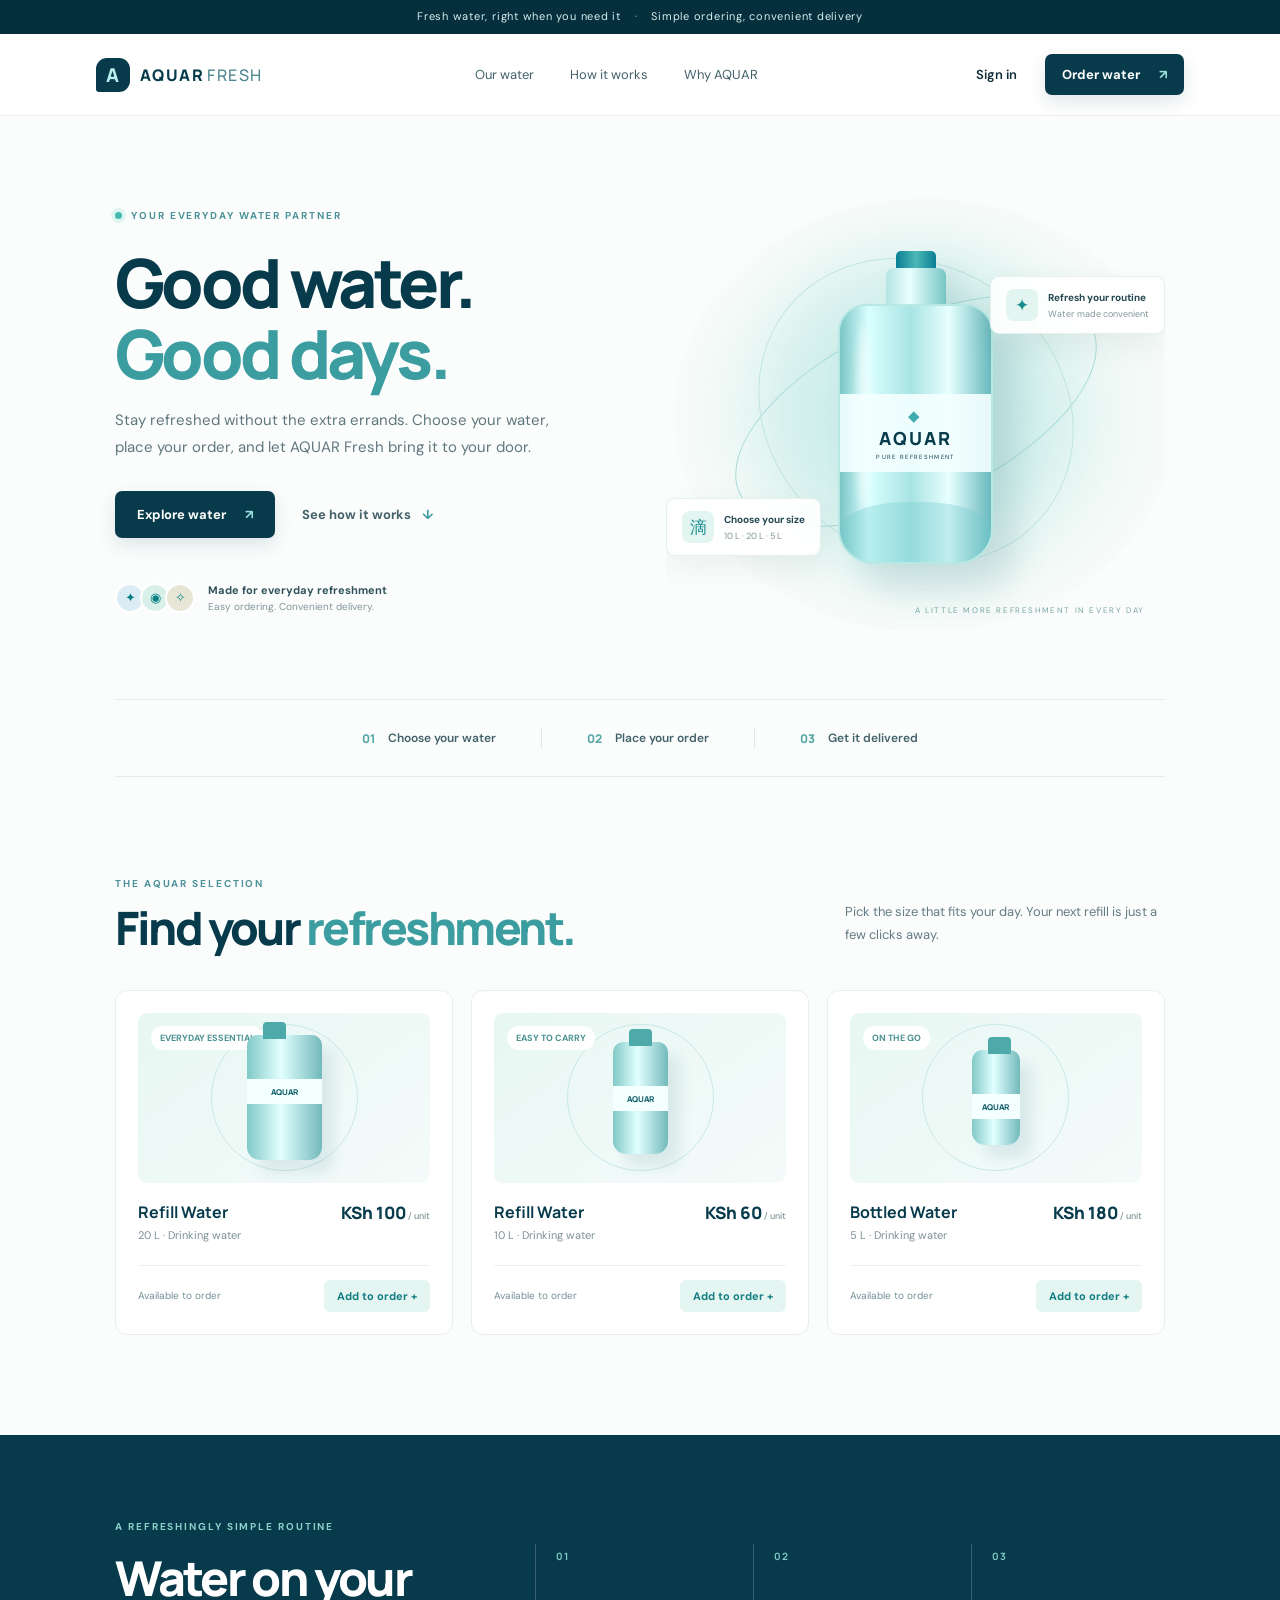
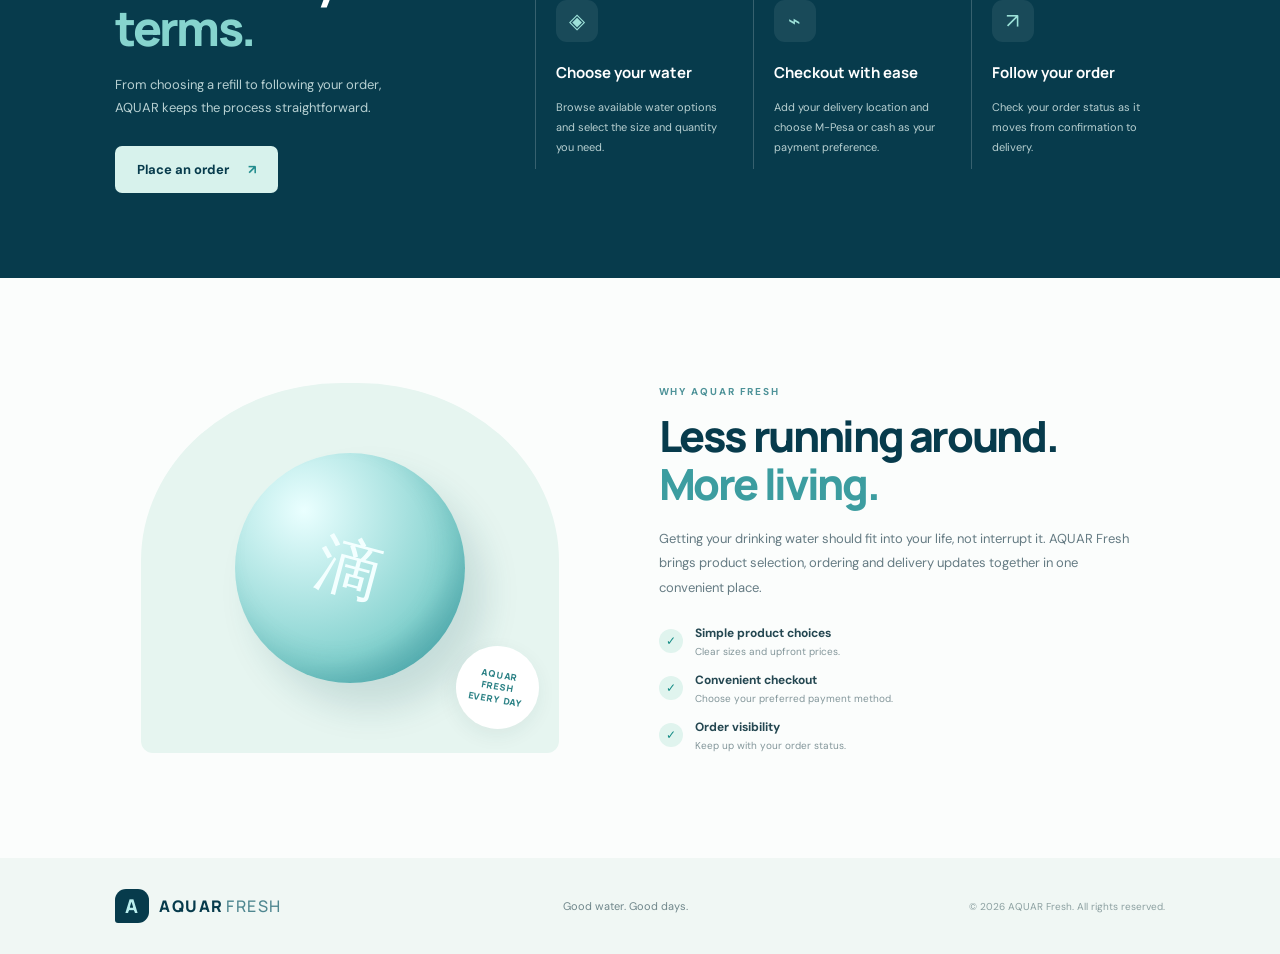
==== index.html @ accb3e91 "Add files via upload" ====
<!doctype html>
<html lang="en">
<head>
  <meta charset="UTF-8" />
  <meta name="viewport" content="width=device-width, initial-scale=1.0" />
  <meta name="theme-color" content="#073b4c" />
  <title>AQUAR Fresh — Pure water, delivered</title>
  <link rel="preconnect" href="https://fonts.googleapis.com">
  <link rel="preconnect" href="https://fonts.gstatic.com" crossorigin>
  <link href="https://fonts.googleapis.com/css2?family=DM+Sans:wght@400;500;600;700&family=Manrope:wght@400;500;600;700;800&display=swap" rel="stylesheet">
  <link rel="stylesheet" href="styles.css" />
</head>
<body>
  <div class="announcement">Fresh water, right when you need it <span>·</span> Simple ordering, convenient delivery</div>
  <header class="site-header">
    <a class="brand" href="#" aria-label="AQUAR Fresh home"><span class="brand-mark">A</span><span>AQUAR<span class="brand-light">FRESH</span></span></a>
    <nav class="desktop-nav">
      <a href="#products">Our water</a><a href="#how">How it works</a><a href="#why">Why AQUAR</a>
    </nav>
    <div class="header-actions">
      <button class="text-button" id="loginOpen">Sign in</button>
      <button class="button button-small" id="orderNow">Order water <span>↗</span></button>
      <button class="mobile-menu" id="mobileMenu" aria-label="Open menu">☰</button>
    </div>
  </header>

  <main>
    <section class="hero">
      <div class="hero-copy">
        <div class="eyebrow"><span class="eyebrow-dot"></span> YOUR EVERYDAY WATER PARTNER</div>
        <h1>Good water.<br><em>Good days.</em></h1>
        <p class="hero-description">Stay refreshed without the extra errands. Choose your water, place your order, and let AQUAR Fresh bring it to your door.</p>
        <div class="hero-buttons"><button class="button" id="heroOrder">Explore water <span>↗</span></button><a class="under-link" href="#how">See how it works <span>↓</span></a></div>
        <div class="hero-proof"><div class="proof-avatars"><span>✦</span><span>◉</span><span>✧</span></div><div><strong>Made for everyday refreshment</strong><small>Easy ordering. Convenient delivery.</small></div></div>
      </div>
      <div class="hero-art">
        <div class="art-glow"></div><div class="water-orbit orbit-one"></div><div class="water-orbit orbit-two"></div>
        <div class="water-bottle"><div class="bottle-cap"></div><div class="bottle-neck"></div><div class="bottle-body"><div class="bottle-shine"></div><div class="bottle-label"><span class="label-drop">◆</span><b>AQUAR</b><small>PURE REFRESHMENT</small></div><div class="water-line"></div></div></div>
        <div class="floating-note note-top"><span class="note-icon">✦</span><span><b>Refresh your routine</b><small>Water made convenient</small></span></div>
        <div class="floating-note note-bottom"><span class="note-icon">滴</span><span><b>Choose your size</b><small>10 L · 20 L · 5 L</small></span></div>
        <div class="art-caption">A LITTLE MORE REFRESHMENT IN EVERY DAY</div>
      </div>
    </section>

    <section class="trust-strip"><div><b>01</b><span>Choose your water</span></div><i></i><div><b>02</b><span>Place your order</span></div><i></i><div><b>03</b><span>Get it delivered</span></div></section>

    <section class="section products-section" id="products">
      <div class="section-heading"><div><div class="eyebrow">THE AQUAR SELECTION</div><h2>Find your <em>refreshment.</em></h2></div><p>Pick the size that fits your day. Your next refill is just a few clicks away.</p></div>
      <div class="product-grid" id="productGrid"></div>
    </section>

    <section class="how-section" id="how">
      <div class="how-intro"><div class="eyebrow light-eyebrow">A REFRESHINGLY SIMPLE ROUTINE</div><h2>Water on your<br><em>terms.</em></h2><p>From choosing a refill to following your order, AQUAR keeps the process straightforward.</p><button class="button button-light" id="howOrder">Place an order <span>↗</span></button></div>
      <div class="steps">
        <article class="step"><span class="step-no">01</span><div class="step-icon">◈</div><h3>Choose your water</h3><p>Browse available water options and select the size and quantity you need.</p></article>
        <article class="step"><span class="step-no">02</span><div class="step-icon">⌁</div><h3>Checkout with ease</h3><p>Add your delivery location and choose M-Pesa or cash as your payment preference.</p></article>
        <article class="step"><span class="step-no">03</span><div class="step-icon">↗</div><h3>Follow your order</h3><p>Check your order status as it moves from confirmation to delivery.</p></article>
      </div>
    </section>

    <section class="why-section" id="why"><div class="why-art"><div class="circle-water"><span>滴</span></div><div class="why-stamp">AQUAR<br>FRESH<br>EVERY DAY</div></div><div class="why-copy"><div class="eyebrow">WHY AQUAR FRESH</div><h2>Less running around.<br><em>More living.</em></h2><p>Getting your drinking water should fit into your life, not interrupt it. AQUAR Fresh brings product selection, ordering and delivery updates together in one convenient place.</p><div class="benefit-list"><div><span>✓</span><p><b>Simple product choices</b><small>Clear sizes and upfront prices.</small></p></div><div><span>✓</span><p><b>Convenient checkout</b><small>Choose your preferred payment method.</small></p></div><div><span>✓</span><p><b>Order visibility</b><small>Keep up with your order status.</small></p></div></div></div></section>
  </main>

  <footer class="footer"><a class="brand footer-brand" href="#"><span class="brand-mark">A</span><span>AQUAR<span class="brand-light">FRESH</span></span></a><p>Good water. Good days.</p><span class="copyright">© 2026 AQUAR Fresh. All rights reserved.</span></footer>

  <div class="modal-backdrop hidden" id="modalBackdrop">
    <section class="modal" role="dialog" aria-modal="true" aria-labelledby="modalTitle">
      <button class="modal-close" id="modalClose" aria-label="Close">×</button>
      <div id="modalContent"></div>
    </section>
  </div>
  <div class="toast" id="toast"></div>
  <script src="app.js"></script>
</body>
</html>
---- styles.css ----
*{box-sizing:border-box} :root{--navy:#073b4c;--deep:#062f3e;--blue:#087f9c;--cyan:#a9e5e8;--mint:#dff5f1;--ink:#102f3b;--muted:#657b83;--paper:#fbfdfc;--line:#e3eeec} html{scroll-behavior:smooth}body{margin:0;background:var(--paper);color:var(--ink);font-family:"DM Sans",sans-serif}.announcement{height:34px;background:var(--deep);color:#d9eeee;text-align:center;font-size:11px;letter-spacing:.07em;padding:9px}.announcement span{padding:0 10px;color:#7dc8cb}.site-header{height:82px;display:flex;align-items:center;justify-content:space-between;padding:0 7.5%;background:#fff;border-bottom:1px solid #edf2f1;position:sticky;top:0;z-index:10}.brand{display:flex;align-items:center;gap:10px;color:var(--navy);text-decoration:none;font-family:Manrope,sans-serif;font-weight:800;letter-spacing:.09em;font-size:16px}.brand-mark{display:grid;place-items:center;width:34px;height:34px;border-radius:11px 11px 11px 3px;background:var(--navy);color:#b9eeee;font-size:19px}.brand-light{font-weight:500;color:#4f8790;margin-left:3px}.desktop-nav{display:flex;gap:36px}.desktop-nav a,.under-link{font-size:13px;color:#45616a;text-decoration:none}.desktop-nav a:hover,.under-link:hover{color:var(--blue)}.header-actions{display:flex;align-items:center;gap:22px}.text-button{border:0;background:none;color:var(--ink);font:600 13px "DM Sans";cursor:pointer}.button{border:0;border-radius:7px;background:var(--navy);color:white;padding:15px 22px;font:700 13px "DM Sans";cursor:pointer;box-shadow:0 7px 18px #073b4c20;transition:.2s}.button:hover{background:#0b566a;transform:translateY(-1px)}.button span{padding-left:16px;color:#9ce1df}.button-small{padding:12px 17px}.mobile-menu{display:none;background:none;border:0;font-size:23px;color:var(--navy)}.hero{padding:75px 9% 68px;display:grid;grid-template-columns:1fr 1fr;min-height:560px;align-items:center;gap:5%}.eyebrow{font-size:10px;font-weight:700;letter-spacing:.19em;color:#4d9298;display:flex;align-items:center;gap:9px}.eyebrow-dot{width:7px;height:7px;border-radius:50%;background:#45b9b2;box-shadow:0 0 0 4px #dff5f1}.hero h1,.section-heading h2,.how-intro h2,.why-copy h2{font-family:Manrope,sans-serif;font-size:clamp(48px,5.3vw,72px);line-height:1.04;letter-spacing:-.055em;color:var(--navy);margin:25px 0 18px;font-weight:800}.hero h1 em,.section-heading h2 em,.how-intro h2 em,.why-copy h2 em{font-style:normal;color:#3c9da0}.hero-description{max-width:450px;color:#60777e;line-height:1.8;font-size:15px}.hero-buttons{display:flex;align-items:center;gap:27px;margin-top:30px}.under-link{font-weight:700}.under-link span{padding-left:8px;color:#3c9da0}.hero-proof{display:flex;align-items:center;gap:13px;margin-top:45px}.proof-avatars{display:flex}.proof-avatars span{width:30px;height:30px;border:2px solid white;border-radius:50%;display:grid;place-items:center;background:#d8f0e9;color:#087f83;margin-left:-5px;font-size:13px}.proof-avatars span:first-child{margin-left:0;background:#dcecf5}.proof-avatars span:last-child{background:#e7e6d6}.hero-proof strong,.hero-proof small{display:block}.hero-proof strong{font-size:11px;color:#31525c}.hero-proof small{font-size:10px;color:#82949a;margin-top:3px}.hero-art{height:440px;position:relative;display:grid;place-items:center;overflow:hidden;background:radial-gradient(ellipse at 52% 51%,#d5f1ed 0,#e9f7f3 34%,#f7fbf9 68%,transparent 69%)}.art-glow{position:absolute;width:310px;height:310px;border-radius:50%;background:#b4e5e3;filter:blur(32px);opacity:.45}.water-orbit{position:absolute;border:1px solid #a7dcd7;border-radius:50%;transform:rotate(-25deg)}.orbit-one{width:390px;height:180px}.orbit-two{width:330px;height:290px;transform:rotate(38deg);border-color:#c1e5df}.water-bottle{position:relative;width:155px;height:320px;z-index:2;filter:drop-shadow(22px 24px 16px #0a526022)}.bottle-cap{position:absolute;top:0;left:58px;width:40px;height:21px;background:linear-gradient(90deg,#087f94,#4cb7b6,#087f94);border-radius:5px 5px 2px 2px}.bottle-neck{position:absolute;top:17px;left:48px;width:60px;height:46px;background:linear-gradient(90deg,#b4e4e2,#e8ffff 40%,#75c6c4);border-radius:8px 8px 0 0}.bottle-body{position:absolute;top:53px;left:0;width:155px;height:260px;border-radius:28px 28px 35px 35px;background:linear-gradient(90deg,#7bc6c6 0,#d9ffff 19%,#a8e4e3 47%,#e8ffff 72%,#69b9bd 100%);border:2px solid #b8e8e4;overflow:hidden}.bottle-shine{position:absolute;top:17px;left:17px;width:13px;height:190px;background:#fff9;border-radius:100%;filter:blur(4px)}.bottle-label{position:absolute;top:88px;left:0;right:0;height:78px;background:#f5ffffe8;display:flex;flex-direction:column;align-items:center;justify-content:center;color:var(--navy);letter-spacing:.15em}.label-drop{font-size:15px;color:#40aeb0}.bottle-label b{font:800 18px Manrope}.bottle-label small{font-size:6px;letter-spacing:.22em;margin-top:3px}.water-line{position:absolute;bottom:0;height:60px;width:100%;background:#6fc8cb55;border-radius:45% 45% 0 0}.floating-note{position:absolute;z-index:3;background:#ffffffed;border:1px solid #e4f0ed;border-radius:9px;padding:12px 15px;display:flex;align-items:center;gap:10px;box-shadow:0 12px 30px #174c4c12}.note-top{top:85px;right:0}.note-bottom{bottom:75px;left:0}.note-icon{width:32px;height:32px;border-radius:8px;background:#e2f5f0;color:#198c91;display:grid;place-items:center;font-size:17px}.floating-note b,.floating-note small{display:block}.floating-note b{font-size:10px;color:#244751}.floating-note small{font-size:9px;color:#82969a;margin-top:4px}.art-caption{position:absolute;bottom:16px;right:20px;font-size:8px;letter-spacing:.2em;color:#78a7a5}.trust-strip{margin:0 9%;border-top:1px solid var(--line);border-bottom:1px solid var(--line);height:78px;display:flex;align-items:center;justify-content:center;gap:45px}.trust-strip div{display:flex;align-items:center;gap:13px;font-size:12px;color:#42616a;font-weight:600}.trust-strip b{font:800 12px Manrope;color:#56a8a4}.trust-strip i{height:20px;width:1px;background:#dce9e6}.section{padding:100px 9%}.section-heading{display:flex;justify-content:space-between;align-items:end;margin-bottom:38px}.section-heading h2,.why-copy h2{font-size:46px;margin:14px 0 0}.section-heading>p{max-width:320px;font-size:13px;line-height:1.8;color:var(--muted);margin:0 0 5px}.product-grid{display:grid;grid-template-columns:repeat(3,1fr);gap:18px}.product-card{background:#fff;border:1px solid #e6efed;border-radius:12px;padding:22px;transition:.2s}.product-card:hover{transform:translateY(-4px);box-shadow:0 15px 35px #0c48500c}.product-visual{height:170px;border-radius:9px;background:linear-gradient(145deg,#e8f7f3,#f4fbfa);display:grid;place-items:center;position:relative;overflow:hidden}.product-visual:before{content:"";position:absolute;width:145px;height:145px;border:1px solid #c8e9e3;border-radius:50%}.mini-bottle{width:55px;height:112px;border-radius:10px 10px 13px 13px;background:linear-gradient(90deg,#81c9c7,#e2ffff 45%,#73b9bb);position:relative;box-shadow:12px 13px 14px #1c66751a}.mini-bottle:before{content:"";position:absolute;top:-13px;left:16px;width:23px;height:17px;background:#4eaaa9;border-radius:4px 4px 0 0}.mini-bottle:after{content:"AQUAR";position:absolute;top:44px;left:0;right:0;background:#f4ffff;color:#14616b;text-align:center;font:800 8px Manrope;padding:7px 0}.mini-bottle.large{height:125px;width:75px}.mini-bottle.small{height:95px;width:48px}.product-tag{position:absolute;top:13px;left:13px;background:#fff;color:#4a9291;border-radius:20px;padding:6px 9px;font-size:9px;font-weight:700}.product-info{display:flex;justify-content:space-between;align-items:start;margin-top:18px}.product-info h3{font:700 16px Manrope;margin:0;color:var(--navy)}.product-info p{font-size:11px;color:#7d9196;margin:5px 0}.price{font:800 17px Manrope;color:var(--navy);white-space:nowrap}.price small{font:500 9px "DM Sans";color:#819398}.product-bottom{display:flex;align-items:center;justify-content:space-between;margin-top:18px;padding-top:14px;border-top:1px solid #edf2f0}.product-bottom span{font-size:10px;color:#739096}.add-button{border:0;border-radius:6px;background:#e5f5f1;color:#137e83;padding:9px 13px;font:700 11px "DM Sans";cursor:pointer}.add-button:hover{background:#cdece5}.how-section{background:var(--navy);color:white;padding:85px 9%;display:grid;grid-template-columns:.8fr 1.5fr;gap:8%;align-items:center}.light-eyebrow{color:#8dd1cb}.how-intro h2{font-size:48px;color:white;margin:20px 0}.how-intro h2 em{color:#86d4ce}.how-intro p{max-width:290px;color:#b7d0d2;font-size:13px;line-height:1.8;margin-bottom:27px}.button-light{background:#d7f2ec;color:var(--navy);box-shadow:none}.button-light span{color:#218c8d}.steps{display:grid;grid-template-columns:repeat(3,1fr);gap:24px}.step{border-left:1px solid #ffffff32;padding-left:20px;position:relative}.step-no{font:700 10px Manrope;color:#7fcac5;letter-spacing:.1em}.step-icon{width:42px;height:42px;border-radius:11px;background:#ffffff13;display:grid;place-items:center;color:#9de2d9;font-size:21px;margin:35px 0 20px}.step h3{font:700 15px Manrope;color:white}.step p{font-size:11px;line-height:1.8;color:#b8d0d1}.why-section{padding:105px 11%;display:grid;grid-template-columns:1fr 1.15fr;gap:10%;align-items:center}.why-art{height:370px;background:#e6f5f0;border-radius:48% 48% 12px 12px;position:relative;display:grid;place-items:center;overflow:hidden}.circle-water{width:230px;height:230px;border-radius:50%;background:radial-gradient(circle at 30% 25%,#eaffff,#85d2cf 65%,#31969e);display:grid;place-items:center;box-shadow:20px 25px 35px #145a5b26,inset -14px -18px 24px #176a7526}.circle-water span{font-size:65px;color:#f3ffff;transform:rotate(15deg)}.why-stamp{position:absolute;right:20px;bottom:24px;background:#fff;border-radius:50%;width:83px;height:83px;display:grid;place-items:center;text-align:center;font:800 9px/1.4 Manrope;letter-spacing:.1em;color:#2b8185;transform:rotate(10deg);box-shadow:0 6px 20px #174c4c12}.why-copy h2{font-size:43px;line-height:1.12}.why-copy>p{font-size:13px;line-height:1.9;color:var(--muted);max-width:480px;margin:18px 0 24px}.benefit-list{display:grid;gap:14px}.benefit-list>div{display:flex;gap:12px;align-items:center}.benefit-list>div>span{width:24px;height:24px;display:grid;place-items:center;background:#e0f4ee;color:#138b85;border-radius:50%;font-size:12px}.benefit-list p{margin:0}.benefit-list b,.benefit-list small{display:block}.benefit-list b{font-size:12px;color:#244751}.benefit-list small{font-size:10px;color:#83969a;margin-top:4px}.footer{padding:30px 9%;background:#f0f7f4;display:flex;align-items:center;justify-content:space-between}.footer p{font-size:11px;color:#70878b}.copyright{font-size:10px;color:#8ca0a1}.modal-backdrop{position:fixed;inset:0;background:#062c38a8;z-index:30;display:grid;place-items:center;padding:18px}.hidden{display:none!important}.modal{width:min(540px,100%);max-height:90vh;overflow:auto;background:#fff;border-radius:14px;padding:34px;position:relative;box-shadow:0 25px 80px #001e2a55}.modal-close{position:absolute;right:17px;top:13px;border:0;background:none;font-size:27px;color:#789096;cursor:pointer}.modal h2{font:800 26px Manrope;color:var(--navy);margin:0 0 7px}.modal-sub{font-size:12px;color:#71868b;line-height:1.6;margin:0 0 23px}.field{display:grid;gap:7px;margin:14px 0}.field label{font-size:11px;font-weight:700;color:#49646b}.field input,.field select{width:100%;border:1px solid #dce9e6;border-radius:7px;padding:13px;font:13px "DM Sans";outline:none;background:#fbfdfc}.field input:focus,.field select:focus{border-color:#4ba9a7;box-shadow:0 0 0 3px #dff5f1}.role-row{display:flex;gap:8px;margin:12px 0 20px}.role-option{flex:1;border:1px solid #dce9e6;border-radius:7px;padding:10px;background:white;color:#5e777d;font:600 11px "DM Sans";cursor:pointer}.role-option.active{border-color:#188c90;background:#e8f7f3;color:#126e76}.modal-submit{width:100%;margin-top:12px}.modal-link{border:0;background:none;color:#16858a;font:600 11px "DM Sans";cursor:pointer;margin-top:14px}.cart-line,.order-line{display:flex;justify-content:space-between;gap:12px;padding:13px 0;border-bottom:1px solid #edf2f0;font-size:12px}.cart-line strong,.order-line strong{color:var(--navy)}.qty-controls{display:flex;align-items:center;gap:9px}.qty-controls button{border:0;background:#e6f5f1;border-radius:5px;width:24px;height:24px;color:#137e83;cursor:pointer}.total-line{display:flex;justify-content:space-between;font:800 16px Manrope;color:var(--navy);padding:18px 0}.status{font-size:10px;padding:5px 8px;border-radius:20px;background:#e6f5f1;color:#177b79;white-space:nowrap}.dashboard-stats{display:grid;grid-template-columns:repeat(3,1fr);gap:9px;margin:18px 0}.stat{background:#f0f8f5;border-radius:8px;padding:13px}.stat small{display:block;color:#779096;font-size:9px}.stat b{display:block;color:var(--navy);font:800 20px Manrope;margin-top:6px}.empty-state{text-align:center;padding:24px;color:#789096;font-size:12px}.toast{position:fixed;bottom:24px;left:50%;transform:translate(-50%,20px);opacity:0;background:#073b4c;color:white;padding:12px 18px;border-radius:7px;font-size:12px;z-index:50;transition:.25s;pointer-events:none}.toast.show{opacity:1;transform:translate(-50%,0)}.mobile-links{display:none}
@media(max-width:850px){.site-header{padding:0 5%}.desktop-nav{gap:17px}.hero{padding:55px 6%;gap:2%}.hero-art{height:370px}.floating-note{transform:scale(.88)}.trust-strip{margin:0 6%;gap:20px}.section{padding:75px 6%}.how-section{padding:70px 6%;grid-template-columns:1fr;gap:40px}.steps{gap:16px}.why-section{padding:75px 7%;gap:6%}.why-art{height:310px}.why-copy h2{font-size:36px}}
@media(max-width:620px){.announcement{font-size:9px}.site-header{height:68px}.desktop-nav,.text-button,.header-actions>.button{display:none}.mobile-menu{display:block}.hero{grid-template-columns:1fr;padding:55px 7% 35px}.hero h1{font-size:56px}.hero-art{height:350px;margin-top:10px}.note-top{right:0;top:45px}.note-bottom{left:0;bottom:45px}.trust-strip{height:auto;padding:18px 0;gap:11px;justify-content:space-between}.trust-strip div{gap:6px;font-size:9px}.trust-strip b{font-size:10px}.trust-strip i{height:17px}.section{padding:65px 7%}.section-heading{display:block}.section-heading h2{font-size:38px}.section-heading>p{margin-top:15px}.product-grid{grid-template-columns:1fr}.product-visual{height:155px}.how-section{padding:65px 7%}.how-intro h2{font-size:43px}.steps{grid-template-columns:1fr;gap:25px}.step{padding-left:17px}.step-icon{margin:15px 0}.step h3{margin:0 0 6px}.step p{margin:0}.why-section{grid-template-columns:1fr;padding:65px 7%;gap:35px}.why-art{height:280px}.why-copy h2{font-size:38px}.footer{padding:26px 7%;flex-wrap:wrap;gap:12px}.footer p{display:none}.copyright{width:100%}.modal{padding:28px 22px}.dashboard-stats{grid-template-columns:1fr 1fr}.mobile-links{display:flex;position:absolute;top:68px;left:0;right:0;background:#fff;padding:15px 7%;gap:20px;box-shadow:0 12px 18px #062f3e12}.mobile-links a{font-size:12px;color:#45616a;text-decoration:none}}
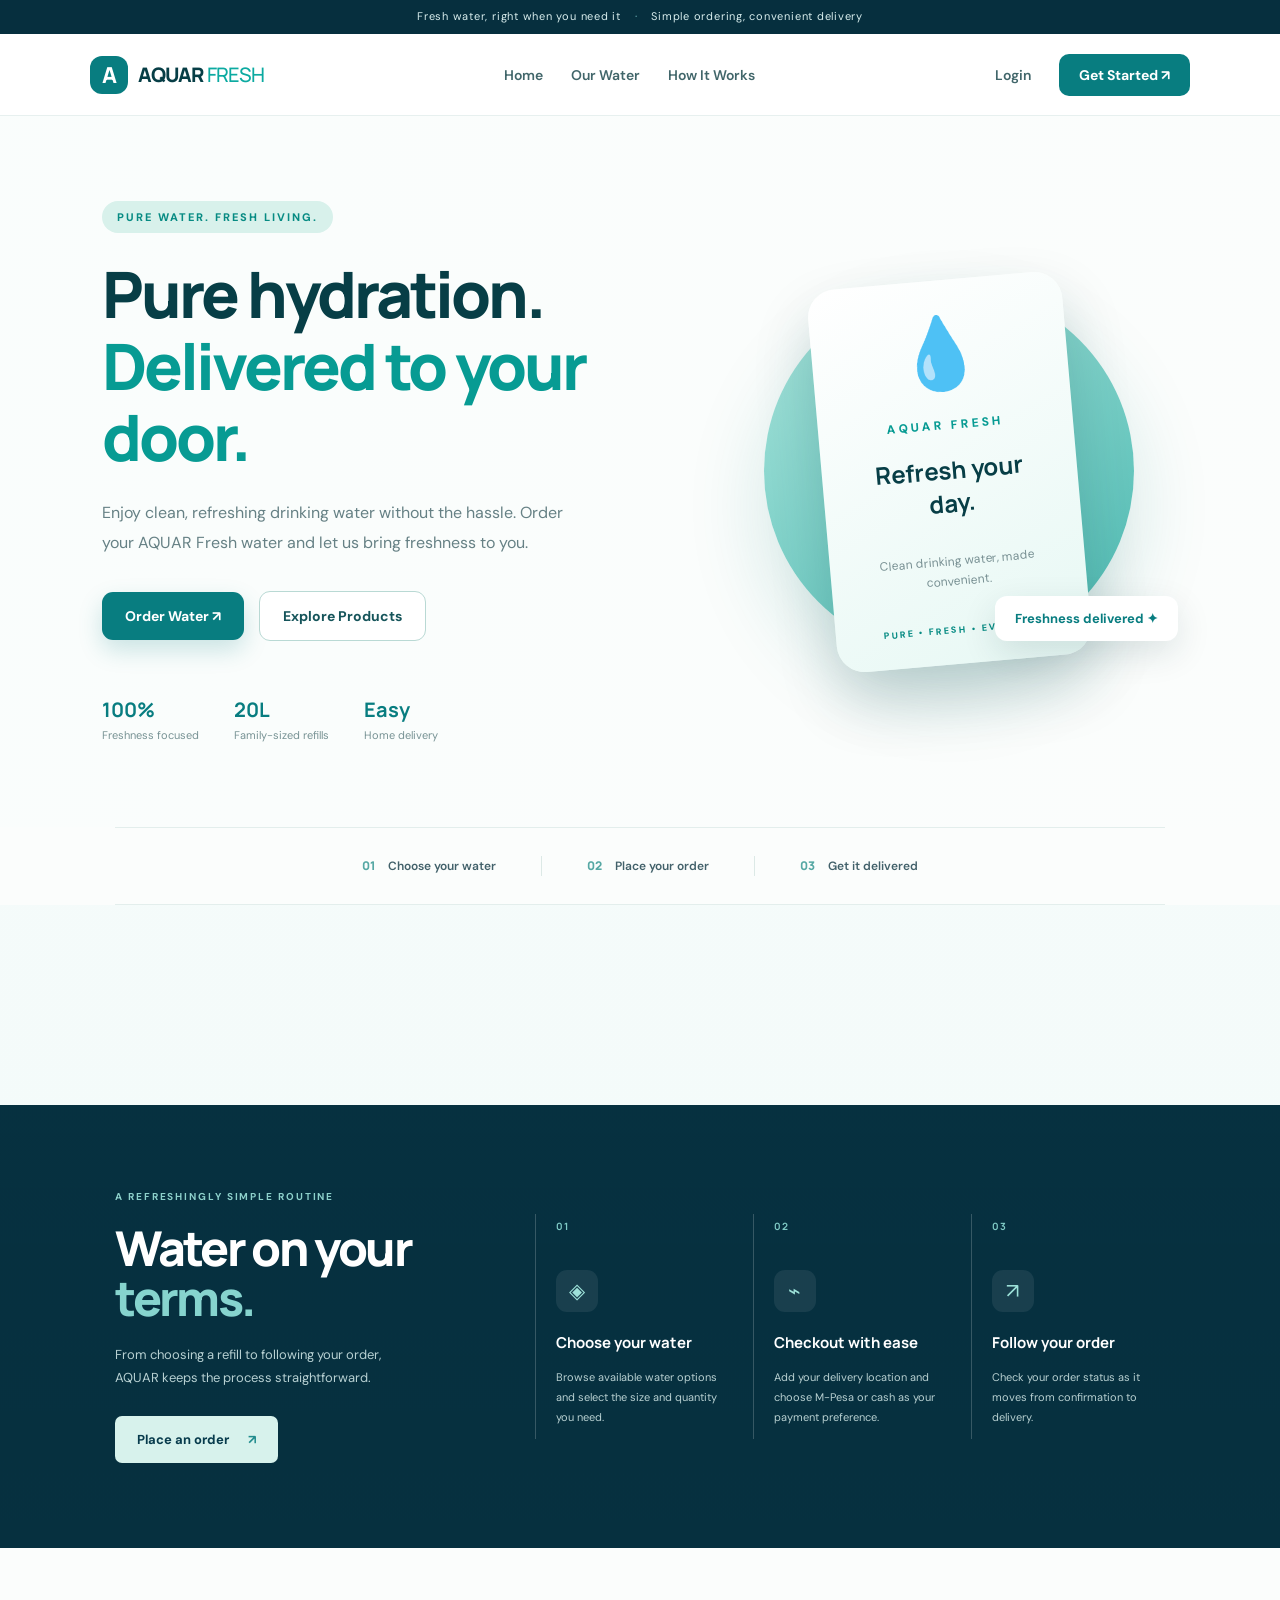
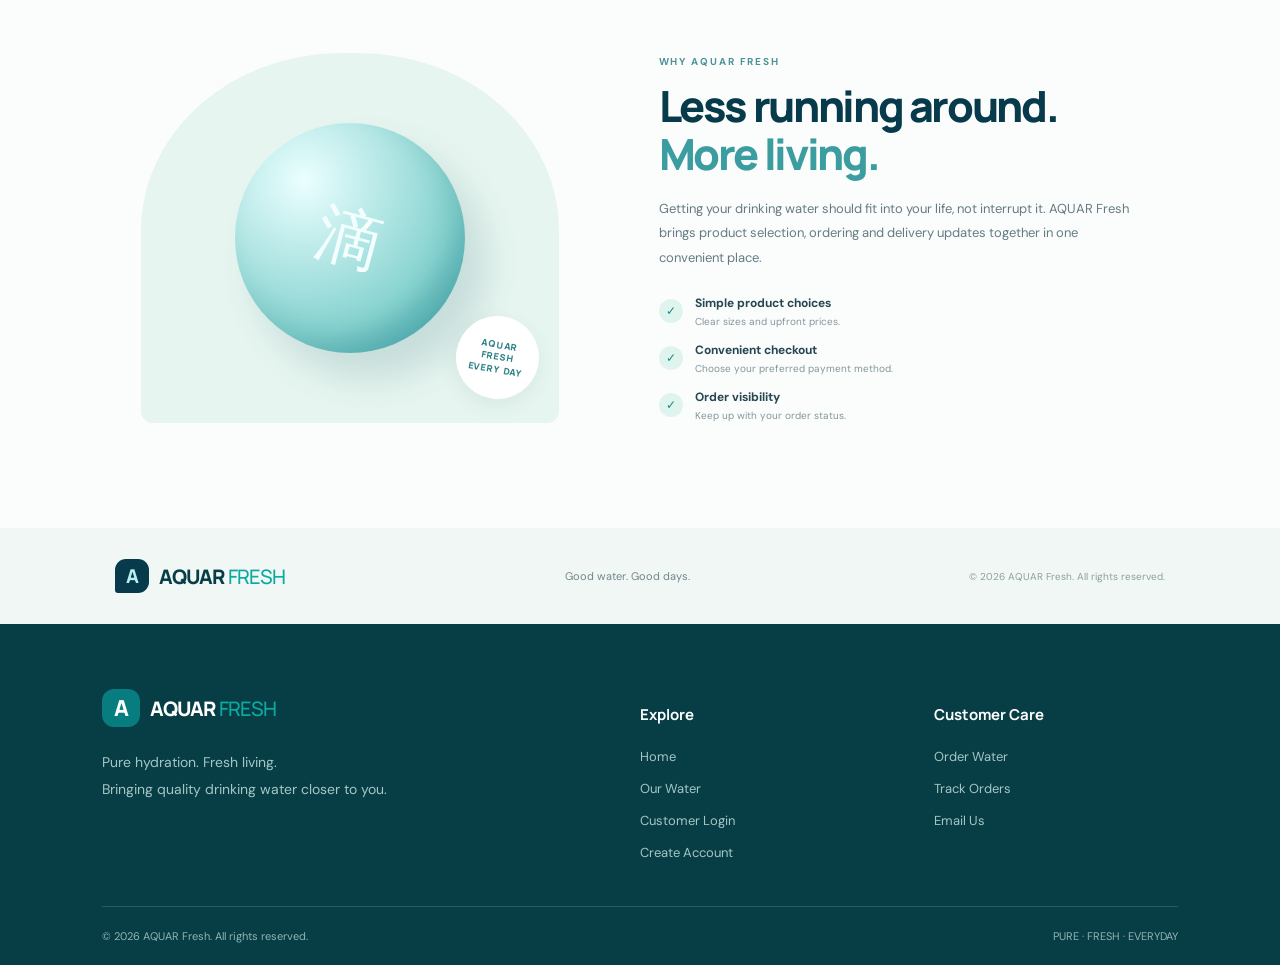
==== commit 039ae165: "Add files via upload" ====
--- a/index.html
+++ b/index.html
@@ -1,75 +1,152 @@
-<!doctype html>
-<html lang="en">
-<head>
-  <meta charset="UTF-8" />
-  <meta name="viewport" content="width=device-width, initial-scale=1.0" />
-  <meta name="theme-color" content="#073b4c" />
-  <title>AQUAR Fresh — Pure water, delivered</title>
-  <link rel="preconnect" href="https://fonts.googleapis.com">
-  <link rel="preconnect" href="https://fonts.gstatic.com" crossorigin>
-  <link href="https://fonts.googleapis.com/css2?family=DM+Sans:wght@400;500;600;700&family=Manrope:wght@400;500;600;700;800&display=swap" rel="stylesheet">
-  <link rel="stylesheet" href="styles.css" />
-</head>
-<body>
-  <div class="announcement">Fresh water, right when you need it <span>·</span> Simple ordering, convenient delivery</div>
-  <header class="site-header">
-    <a class="brand" href="#" aria-label="AQUAR Fresh home"><span class="brand-mark">A</span><span>AQUAR<span class="brand-light">FRESH</span></span></a>
-    <nav class="desktop-nav">
-      <a href="#products">Our water</a><a href="#how">How it works</a><a href="#why">Why AQUAR</a>
-    </nav>
-    <div class="header-actions">
-      <button class="text-button" id="loginOpen">Sign in</button>
-      <button class="button button-small" id="orderNow">Order water <span>↗</span></button>
-      <button class="mobile-menu" id="mobileMenu" aria-label="Open menu">☰</button>
-    </div>
-  </header>
-
-  <main>
-    <section class="hero">
-      <div class="hero-copy">
-        <div class="eyebrow"><span class="eyebrow-dot"></span> YOUR EVERYDAY WATER PARTNER</div>
-        <h1>Good water.<br><em>Good days.</em></h1>
-        <p class="hero-description">Stay refreshed without the extra errands. Choose your water, place your order, and let AQUAR Fresh bring it to your door.</p>
-        <div class="hero-buttons"><button class="button" id="heroOrder">Explore water <span>↗</span></button><a class="under-link" href="#how">See how it works <span>↓</span></a></div>
-        <div class="hero-proof"><div class="proof-avatars"><span>✦</span><span>◉</span><span>✧</span></div><div><strong>Made for everyday refreshment</strong><small>Easy ordering. Convenient delivery.</small></div></div>
-      </div>
-      <div class="hero-art">
-        <div class="art-glow"></div><div class="water-orbit orbit-one"></div><div class="water-orbit orbit-two"></div>
-        <div class="water-bottle"><div class="bottle-cap"></div><div class="bottle-neck"></div><div class="bottle-body"><div class="bottle-shine"></div><div class="bottle-label"><span class="label-drop">◆</span><b>AQUAR</b><small>PURE REFRESHMENT</small></div><div class="water-line"></div></div></div>
-        <div class="floating-note note-top"><span class="note-icon">✦</span><span><b>Refresh your routine</b><small>Water made convenient</small></span></div>
-        <div class="floating-note note-bottom"><span class="note-icon">滴</span><span><b>Choose your size</b><small>10 L · 20 L · 5 L</small></span></div>
-        <div class="art-caption">A LITTLE MORE REFRESHMENT IN EVERY DAY</div>
-      </div>
-    </section>
-
-    <section class="trust-strip"><div><b>01</b><span>Choose your water</span></div><i></i><div><b>02</b><span>Place your order</span></div><i></i><div><b>03</b><span>Get it delivered</span></div></section>
-
-    <section class="section products-section" id="products">
-      <div class="section-heading"><div><div class="eyebrow">THE AQUAR SELECTION</div><h2>Find your <em>refreshment.</em></h2></div><p>Pick the size that fits your day. Your next refill is just a few clicks away.</p></div>
-      <div class="product-grid" id="productGrid"></div>
-    </section>
-
-    <section class="how-section" id="how">
-      <div class="how-intro"><div class="eyebrow light-eyebrow">A REFRESHINGLY SIMPLE ROUTINE</div><h2>Water on your<br><em>terms.</em></h2><p>From choosing a refill to following your order, AQUAR keeps the process straightforward.</p><button class="button button-light" id="howOrder">Place an order <span>↗</span></button></div>
-      <div class="steps">
-        <article class="step"><span class="step-no">01</span><div class="step-icon">◈</div><h3>Choose your water</h3><p>Browse available water options and select the size and quantity you need.</p></article>
-        <article class="step"><span class="step-no">02</span><div class="step-icon">⌁</div><h3>Checkout with ease</h3><p>Add your delivery location and choose M-Pesa or cash as your payment preference.</p></article>
-        <article class="step"><span class="step-no">03</span><div class="step-icon">↗</div><h3>Follow your order</h3><p>Check your order status as it moves from confirmation to delivery.</p></article>
-      </div>
-    </section>
-
-    <section class="why-section" id="why"><div class="why-art"><div class="circle-water"><span>滴</span></div><div class="why-stamp">AQUAR<br>FRESH<br>EVERY DAY</div></div><div class="why-copy"><div class="eyebrow">WHY AQUAR FRESH</div><h2>Less running around.<br><em>More living.</em></h2><p>Getting your drinking water should fit into your life, not interrupt it. AQUAR Fresh brings product selection, ordering and delivery updates together in one convenient place.</p><div class="benefit-list"><div><span>✓</span><p><b>Simple product choices</b><small>Clear sizes and upfront prices.</small></p></div><div><span>✓</span><p><b>Convenient checkout</b><small>Choose your preferred payment method.</small></p></div><div><span>✓</span><p><b>Order visibility</b><small>Keep up with your order status.</small></p></div></div></div></section>
-  </main>
-
-  <footer class="footer"><a class="brand footer-brand" href="#"><span class="brand-mark">A</span><span>AQUAR<span class="brand-light">FRESH</span></span></a><p>Good water. Good days.</p><span class="copyright">© 2026 AQUAR Fresh. All rights reserved.</span></footer>
-
-  <div class="modal-backdrop hidden" id="modalBackdrop">
-    <section class="modal" role="dialog" aria-modal="true" aria-labelledby="modalTitle">
-      <button class="modal-close" id="modalClose" aria-label="Close">×</button>
-      <div id="modalContent"></div>
-    </section>
-  </div>
-  <div class="toast" id="toast"></div>
-  <script src="app.js"></script>
-</body>
+<!doctype html>
+<html lang="en">
+<head>
+  <meta charset="UTF-8" />
+  <meta name="viewport" content="width=device-width, initial-scale=1.0" />
+  <meta name="theme-color" content="#073b4c" />
+  <title>AQUAR Fresh — Pure water, delivered</title>
+  <link rel="preconnect" href="https://fonts.googleapis.com">
+  <link rel="preconnect" href="https://fonts.gstatic.com" crossorigin>
+  <link href="https://fonts.googleapis.com/css2?family=DM+Sans:wght@400;500;600;700&family=Manrope:wght@400;500;600;700;800&display=swap" rel="stylesheet">
+  <link rel="stylesheet" href="styles.css" />
+</head>
+<body>
+  <div class="announcement">Fresh water, right when you need it <span>·</span> Simple ordering, convenient delivery</div>
+
+<header class="site-header">
+    <a href="index.html" class="brand">
+        <span class="brand-icon">A</span>
+        <span>AQUAR<span class="brand-light">FRESH</span></span>
+    </a>
+
+    <nav class="main-nav">
+        <a href="#home">Home</a>
+        <a href="#products">Our Water</a>
+        <a href="#how-it-works">How It Works</a>
+    </nav>
+
+    <div class="header-actions">
+        <a href="pages/login.html" class="login-link">Login</a>
+        <a href="pages/register.html" class="header-cta">Get Started ↗</a>
+    </div>
+</header>
+
+
+  <main>
+    
+<section class="hero" id="home">
+    <div class="hero-content">
+        <span class="hero-tag">PURE WATER. FRESH LIVING.</span>
+
+        <h1>Pure hydration.<br>
+            <span>Delivered to your door.</span>
+        </h1>
+
+        <p>
+            Enjoy clean, refreshing drinking water without the hassle.
+            Order your AQUAR Fresh water and let us bring freshness to you.
+        </p>
+
+        <div class="hero-buttons">
+            <a href="pages/customer-dashboard.html" class="hero-primary">
+                Order Water <span>↗</span>
+            </a>
+            <a href="#products" class="hero-secondary">
+                Explore Products
+            </a>
+        </div>
+
+        <div class="hero-trust">
+            <div>
+                <strong>100%</strong>
+                <span>Freshness focused</span>
+            </div>
+            <div>
+                <strong>20L</strong>
+                <span>Family-sized refills</span>
+            </div>
+            <div>
+                <strong>Easy</strong>
+                <span>Home delivery</span>
+            </div>
+        </div>
+    </div>
+
+    <div class="hero-visual">
+        <div class="water-circle"></div>
+        <div class="hero-water-card">
+            <div class="water-drop">💧</div>
+            <span>AQUAR FRESH</span>
+            <h2>Refresh your day.</h2>
+            <p>Clean drinking water, made convenient.</p>
+            <div class="water-card-bottom">PURE • FRESH • EVERYDAY</div>
+        </div>
+        <div class="floating-label">Freshness delivered ✦</div>
+    </div>
+</section>
+
+
+    <section class="trust-strip"><div><b>01</b><span>Choose your water</span></div><i></i><div><b>02</b><span>Place your order</span></div><i></i><div><b>03</b><span>Get it delivered</span></div></section>
+
+    <section class="section products-section" id="products">
+    <!-- Paste the new product section content here -->
+</section>
+
+    <section class="how-section" id="how">
+      <div class="how-intro"><div class="eyebrow light-eyebrow">A REFRESHINGLY SIMPLE ROUTINE</div><h2>Water on your<br><em>terms.</em></h2><p>From choosing a refill to following your order, AQUAR keeps the process straightforward.</p><button class="button button-light" id="howOrder">Place an order <span>↗</span></button></div>
+      <div class="steps">
+        <article class="step"><span class="step-no">01</span><div class="step-icon">◈</div><h3>Choose your water</h3><p>Browse available water options and select the size and quantity you need.</p></article>
+        <article class="step"><span class="step-no">02</span><div class="step-icon">⌁</div><h3>Checkout with ease</h3><p>Add your delivery location and choose M-Pesa or cash as your payment preference.</p></article>
+        <article class="step"><span class="step-no">03</span><div class="step-icon">↗</div><h3>Follow your order</h3><p>Check your order status as it moves from confirmation to delivery.</p></article>
+      </div>
+    </section>
+
+    <section class="why-section" id="why"><div class="why-art"><div class="circle-water"><span>滴</span></div><div class="why-stamp">AQUAR<br>FRESH<br>EVERY DAY</div></div><div class="why-copy"><div class="eyebrow">WHY AQUAR FRESH</div><h2>Less running around.<br><em>More living.</em></h2><p>Getting your drinking water should fit into your life, not interrupt it. AQUAR Fresh brings product selection, ordering and delivery updates together in one convenient place.</p><div class="benefit-list"><div><span>✓</span><p><b>Simple product choices</b><small>Clear sizes and upfront prices.</small></p></div><div><span>✓</span><p><b>Convenient checkout</b><small>Choose your preferred payment method.</small></p></div><div><span>✓</span><p><b>Order visibility</b><small>Keep up with your order status.</small></p></div></div></div></section>
+  </main>
+
+  <footer class="footer"><a class="brand footer-brand" href="#"><span class="brand-mark">A</span><span>AQUAR<span class="brand-light">FRESH</span></span></a><p>Good water. Good days.</p><span class="copyright">© 2026 AQUAR Fresh. All rights reserved.</span></footer>
+
+  <div class="modal-backdrop hidden" id="modalBackdrop">
+    <section class="modal" role="dialog" aria-modal="true" aria-labelledby="modalTitle">
+      <button class="modal-close" id="modalClose" aria-label="Close">×</button>
+      <div id="modalContent"></div>
+    </section>
+  </div>
+  <div class="toast" id="toast"></div>
+  <script src="app.js"></script>
+
+<footer class="aquar-footer">
+    <div class="footer-main">
+        <div class="footer-brand">
+            <a href="index.html" class="brand">
+                <span class="brand-icon">A</span>
+                <span>AQUAR<span class="brand-light">FRESH</span></span>
+            </a>
+            <p>Pure hydration. Fresh living.<br>
+            Bringing quality drinking water closer to you.</p>
+        </div>
+
+        <div class="footer-links">
+            <h3>Explore</h3>
+            <a href="#home">Home</a>
+            <a href="#products">Our Water</a>
+            <a href="pages/login.html">Customer Login</a>
+            <a href="pages/register.html">Create Account</a>
+        </div>
+
+        <div class="footer-links">
+            <h3>Customer Care</h3>
+            <a href="pages/customer-dashboard.html">Order Water</a>
+            <a href="pages/order-tracking.html">Track Orders</a>
+            <a href="mailto:hello@aquarfresh.com">Email Us</a>
+        </div>
+    </div>
+
+    <div class="footer-bottom">
+        <span>© 2026 AQUAR Fresh. All rights reserved.</span>
+        <span>PURE · FRESH · EVERYDAY</span>
+    </div>
+</footer>
+
+</body>
 </html>
--- a/styles.css
+++ b/styles.css
@@ -1,3 +1,1027 @@
 *{box-sizing:border-box} :root{--navy:#073b4c;--deep:#062f3e;--blue:#087f9c;--cyan:#a9e5e8;--mint:#dff5f1;--ink:#102f3b;--muted:#657b83;--paper:#fbfdfc;--line:#e3eeec} html{scroll-behavior:smooth}body{margin:0;background:var(--paper);color:var(--ink);font-family:"DM Sans",sans-serif}.announcement{height:34px;background:var(--deep);color:#d9eeee;text-align:center;font-size:11px;letter-spacing:.07em;padding:9px}.announcement span{padding:0 10px;color:#7dc8cb}.site-header{height:82px;display:flex;align-items:center;justify-content:space-between;padding:0 7.5%;background:#fff;border-bottom:1px solid #edf2f1;position:sticky;top:0;z-index:10}.brand{display:flex;align-items:center;gap:10px;color:var(--navy);text-decoration:none;font-family:Manrope,sans-serif;font-weight:800;letter-spacing:.09em;font-size:16px}.brand-mark{display:grid;place-items:center;width:34px;height:34px;border-radius:11px 11px 11px 3px;background:var(--navy);color:#b9eeee;font-size:19px}.brand-light{font-weight:500;color:#4f8790;margin-left:3px}.desktop-nav{display:flex;gap:36px}.desktop-nav a,.under-link{font-size:13px;color:#45616a;text-decoration:none}.desktop-nav a:hover,.under-link:hover{color:var(--blue)}.header-actions{display:flex;align-items:center;gap:22px}.text-button{border:0;background:none;color:var(--ink);font:600 13px "DM Sans";cursor:pointer}.button{border:0;border-radius:7px;background:var(--navy);color:white;padding:15px 22px;font:700 13px "DM Sans";cursor:pointer;box-shadow:0 7px 18px #073b4c20;transition:.2s}.button:hover{background:#0b566a;transform:translateY(-1px)}.button span{padding-left:16px;color:#9ce1df}.button-small{padding:12px 17px}.mobile-menu{display:none;background:none;border:0;font-size:23px;color:var(--navy)}.hero{padding:75px 9% 68px;display:grid;grid-template-columns:1fr 1fr;min-height:560px;align-items:center;gap:5%}.eyebrow{font-size:10px;font-weight:700;letter-spacing:.19em;color:#4d9298;display:flex;align-items:center;gap:9px}.eyebrow-dot{width:7px;height:7px;border-radius:50%;background:#45b9b2;box-shadow:0 0 0 4px #dff5f1}.hero h1,.section-heading h2,.how-intro h2,.why-copy h2{font-family:Manrope,sans-serif;font-size:clamp(48px,5.3vw,72px);line-height:1.04;letter-spacing:-.055em;color:var(--navy);margin:25px 0 18px;font-weight:800}.hero h1 em,.section-heading h2 em,.how-intro h2 em,.why-copy h2 em{font-style:normal;color:#3c9da0}.hero-description{max-width:450px;color:#60777e;line-height:1.8;font-size:15px}.hero-buttons{display:flex;align-items:center;gap:27px;margin-top:30px}.under-link{font-weight:700}.under-link span{padding-left:8px;color:#3c9da0}.hero-proof{display:flex;align-items:center;gap:13px;margin-top:45px}.proof-avatars{display:flex}.proof-avatars span{width:30px;height:30px;border:2px solid white;border-radius:50%;display:grid;place-items:center;background:#d8f0e9;color:#087f83;margin-left:-5px;font-size:13px}.proof-avatars span:first-child{margin-left:0;background:#dcecf5}.proof-avatars span:last-child{background:#e7e6d6}.hero-proof strong,.hero-proof small{display:block}.hero-proof strong{font-size:11px;color:#31525c}.hero-proof small{font-size:10px;color:#82949a;margin-top:3px}.hero-art{height:440px;position:relative;display:grid;place-items:center;overflow:hidden;background:radial-gradient(ellipse at 52% 51%,#d5f1ed 0,#e9f7f3 34%,#f7fbf9 68%,transparent 69%)}.art-glow{position:absolute;width:310px;height:310px;border-radius:50%;background:#b4e5e3;filter:blur(32px);opacity:.45}.water-orbit{position:absolute;border:1px solid #a7dcd7;border-radius:50%;transform:rotate(-25deg)}.orbit-one{width:390px;height:180px}.orbit-two{width:330px;height:290px;transform:rotate(38deg);border-color:#c1e5df}.water-bottle{position:relative;width:155px;height:320px;z-index:2;filter:drop-shadow(22px 24px 16px #0a526022)}.bottle-cap{position:absolute;top:0;left:58px;width:40px;height:21px;background:linear-gradient(90deg,#087f94,#4cb7b6,#087f94);border-radius:5px 5px 2px 2px}.bottle-neck{position:absolute;top:17px;left:48px;width:60px;height:46px;background:linear-gradient(90deg,#b4e4e2,#e8ffff 40%,#75c6c4);border-radius:8px 8px 0 0}.bottle-body{position:absolute;top:53px;left:0;width:155px;height:260px;border-radius:28px 28px 35px 35px;background:linear-gradient(90deg,#7bc6c6 0,#d9ffff 19%,#a8e4e3 47%,#e8ffff 72%,#69b9bd 100%);border:2px solid #b8e8e4;overflow:hidden}.bottle-shine{position:absolute;top:17px;left:17px;width:13px;height:190px;background:#fff9;border-radius:100%;filter:blur(4px)}.bottle-label{position:absolute;top:88px;left:0;right:0;height:78px;background:#f5ffffe8;display:flex;flex-direction:column;align-items:center;justify-content:center;color:var(--navy);letter-spacing:.15em}.label-drop{font-size:15px;color:#40aeb0}.bottle-label b{font:800 18px Manrope}.bottle-label small{font-size:6px;letter-spacing:.22em;margin-top:3px}.water-line{position:absolute;bottom:0;height:60px;width:100%;background:#6fc8cb55;border-radius:45% 45% 0 0}.floating-note{position:absolute;z-index:3;background:#ffffffed;border:1px solid #e4f0ed;border-radius:9px;padding:12px 15px;display:flex;align-items:center;gap:10px;box-shadow:0 12px 30px #174c4c12}.note-top{top:85px;right:0}.note-bottom{bottom:75px;left:0}.note-icon{width:32px;height:32px;border-radius:8px;background:#e2f5f0;color:#198c91;display:grid;place-items:center;font-size:17px}.floating-note b,.floating-note small{display:block}.floating-note b{font-size:10px;color:#244751}.floating-note small{font-size:9px;color:#82969a;margin-top:4px}.art-caption{position:absolute;bottom:16px;right:20px;font-size:8px;letter-spacing:.2em;color:#78a7a5}.trust-strip{margin:0 9%;border-top:1px solid var(--line);border-bottom:1px solid var(--line);height:78px;display:flex;align-items:center;justify-content:center;gap:45px}.trust-strip div{display:flex;align-items:center;gap:13px;font-size:12px;color:#42616a;font-weight:600}.trust-strip b{font:800 12px Manrope;color:#56a8a4}.trust-strip i{height:20px;width:1px;background:#dce9e6}.section{padding:100px 9%}.section-heading{display:flex;justify-content:space-between;align-items:end;margin-bottom:38px}.section-heading h2,.why-copy h2{font-size:46px;margin:14px 0 0}.section-heading>p{max-width:320px;font-size:13px;line-height:1.8;color:var(--muted);margin:0 0 5px}.product-grid{display:grid;grid-template-columns:repeat(3,1fr);gap:18px}.product-card{background:#fff;border:1px solid #e6efed;border-radius:12px;padding:22px;transition:.2s}.product-card:hover{transform:translateY(-4px);box-shadow:0 15px 35px #0c48500c}.product-visual{height:170px;border-radius:9px;background:linear-gradient(145deg,#e8f7f3,#f4fbfa);display:grid;place-items:center;position:relative;overflow:hidden}.product-visual:before{content:"";position:absolute;width:145px;height:145px;border:1px solid #c8e9e3;border-radius:50%}.mini-bottle{width:55px;height:112px;border-radius:10px 10px 13px 13px;background:linear-gradient(90deg,#81c9c7,#e2ffff 45%,#73b9bb);position:relative;box-shadow:12px 13px 14px #1c66751a}.mini-bottle:before{content:"";position:absolute;top:-13px;left:16px;width:23px;height:17px;background:#4eaaa9;border-radius:4px 4px 0 0}.mini-bottle:after{content:"AQUAR";position:absolute;top:44px;left:0;right:0;background:#f4ffff;color:#14616b;text-align:center;font:800 8px Manrope;padding:7px 0}.mini-bottle.large{height:125px;width:75px}.mini-bottle.small{height:95px;width:48px}.product-tag{position:absolute;top:13px;left:13px;background:#fff;color:#4a9291;border-radius:20px;padding:6px 9px;font-size:9px;font-weight:700}.product-info{display:flex;justify-content:space-between;align-items:start;margin-top:18px}.product-info h3{font:700 16px Manrope;margin:0;color:var(--navy)}.product-info p{font-size:11px;color:#7d9196;margin:5px 0}.price{font:800 17px Manrope;color:var(--navy);white-space:nowrap}.price small{font:500 9px "DM Sans";color:#819398}.product-bottom{display:flex;align-items:center;justify-content:space-between;margin-top:18px;padding-top:14px;border-top:1px solid #edf2f0}.product-bottom span{font-size:10px;color:#739096}.add-button{border:0;border-radius:6px;background:#e5f5f1;color:#137e83;padding:9px 13px;font:700 11px "DM Sans";cursor:pointer}.add-button:hover{background:#cdece5}.how-section{background:var(--navy);color:white;padding:85px 9%;display:grid;grid-template-columns:.8fr 1.5fr;gap:8%;align-items:center}.light-eyebrow{color:#8dd1cb}.how-intro h2{font-size:48px;color:white;margin:20px 0}.how-intro h2 em{color:#86d4ce}.how-intro p{max-width:290px;color:#b7d0d2;font-size:13px;line-height:1.8;margin-bottom:27px}.button-light{background:#d7f2ec;color:var(--navy);box-shadow:none}.button-light span{color:#218c8d}.steps{display:grid;grid-template-columns:repeat(3,1fr);gap:24px}.step{border-left:1px solid #ffffff32;padding-left:20px;position:relative}.step-no{font:700 10px Manrope;color:#7fcac5;letter-spacing:.1em}.step-icon{width:42px;height:42px;border-radius:11px;background:#ffffff13;display:grid;place-items:center;color:#9de2d9;font-size:21px;margin:35px 0 20px}.step h3{font:700 15px Manrope;color:white}.step p{font-size:11px;line-height:1.8;color:#b8d0d1}.why-section{padding:105px 11%;display:grid;grid-template-columns:1fr 1.15fr;gap:10%;align-items:center}.why-art{height:370px;background:#e6f5f0;border-radius:48% 48% 12px 12px;position:relative;display:grid;place-items:center;overflow:hidden}.circle-water{width:230px;height:230px;border-radius:50%;background:radial-gradient(circle at 30% 25%,#eaffff,#85d2cf 65%,#31969e);display:grid;place-items:center;box-shadow:20px 25px 35px #145a5b26,inset -14px -18px 24px #176a7526}.circle-water span{font-size:65px;color:#f3ffff;transform:rotate(15deg)}.why-stamp{position:absolute;right:20px;bottom:24px;background:#fff;border-radius:50%;width:83px;height:83px;display:grid;place-items:center;text-align:center;font:800 9px/1.4 Manrope;letter-spacing:.1em;color:#2b8185;transform:rotate(10deg);box-shadow:0 6px 20px #174c4c12}.why-copy h2{font-size:43px;line-height:1.12}.why-copy>p{font-size:13px;line-height:1.9;color:var(--muted);max-width:480px;margin:18px 0 24px}.benefit-list{display:grid;gap:14px}.benefit-list>div{display:flex;gap:12px;align-items:center}.benefit-list>div>span{width:24px;height:24px;display:grid;place-items:center;background:#e0f4ee;color:#138b85;border-radius:50%;font-size:12px}.benefit-list p{margin:0}.benefit-list b,.benefit-list small{display:block}.benefit-list b{font-size:12px;color:#244751}.benefit-list small{font-size:10px;color:#83969a;margin-top:4px}.footer{padding:30px 9%;background:#f0f7f4;display:flex;align-items:center;justify-content:space-between}.footer p{font-size:11px;color:#70878b}.copyright{font-size:10px;color:#8ca0a1}.modal-backdrop{position:fixed;inset:0;background:#062c38a8;z-index:30;display:grid;place-items:center;padding:18px}.hidden{display:none!important}.modal{width:min(540px,100%);max-height:90vh;overflow:auto;background:#fff;border-radius:14px;padding:34px;position:relative;box-shadow:0 25px 80px #001e2a55}.modal-close{position:absolute;right:17px;top:13px;border:0;background:none;font-size:27px;color:#789096;cursor:pointer}.modal h2{font:800 26px Manrope;color:var(--navy);margin:0 0 7px}.modal-sub{font-size:12px;color:#71868b;line-height:1.6;margin:0 0 23px}.field{display:grid;gap:7px;margin:14px 0}.field label{font-size:11px;font-weight:700;color:#49646b}.field input,.field select{width:100%;border:1px solid #dce9e6;border-radius:7px;padding:13px;font:13px "DM Sans";outline:none;background:#fbfdfc}.field input:focus,.field select:focus{border-color:#4ba9a7;box-shadow:0 0 0 3px #dff5f1}.role-row{display:flex;gap:8px;margin:12px 0 20px}.role-option{flex:1;border:1px solid #dce9e6;border-radius:7px;padding:10px;background:white;color:#5e777d;font:600 11px "DM Sans";cursor:pointer}.role-option.active{border-color:#188c90;background:#e8f7f3;color:#126e76}.modal-submit{width:100%;margin-top:12px}.modal-link{border:0;background:none;color:#16858a;font:600 11px "DM Sans";cursor:pointer;margin-top:14px}.cart-line,.order-line{display:flex;justify-content:space-between;gap:12px;padding:13px 0;border-bottom:1px solid #edf2f0;font-size:12px}.cart-line strong,.order-line strong{color:var(--navy)}.qty-controls{display:flex;align-items:center;gap:9px}.qty-controls button{border:0;background:#e6f5f1;border-radius:5px;width:24px;height:24px;color:#137e83;cursor:pointer}.total-line{display:flex;justify-content:space-between;font:800 16px Manrope;color:var(--navy);padding:18px 0}.status{font-size:10px;padding:5px 8px;border-radius:20px;background:#e6f5f1;color:#177b79;white-space:nowrap}.dashboard-stats{display:grid;grid-template-columns:repeat(3,1fr);gap:9px;margin:18px 0}.stat{background:#f0f8f5;border-radius:8px;padding:13px}.stat small{display:block;color:#779096;font-size:9px}.stat b{display:block;color:var(--navy);font:800 20px Manrope;margin-top:6px}.empty-state{text-align:center;padding:24px;color:#789096;font-size:12px}.toast{position:fixed;bottom:24px;left:50%;transform:translate(-50%,20px);opacity:0;background:#073b4c;color:white;padding:12px 18px;border-radius:7px;font-size:12px;z-index:50;transition:.25s;pointer-events:none}.toast.show{opacity:1;transform:translate(-50%,0)}.mobile-links{display:none}
 @media(max-width:850px){.site-header{padding:0 5%}.desktop-nav{gap:17px}.hero{padding:55px 6%;gap:2%}.hero-art{height:370px}.floating-note{transform:scale(.88)}.trust-strip{margin:0 6%;gap:20px}.section{padding:75px 6%}.how-section{padding:70px 6%;grid-template-columns:1fr;gap:40px}.steps{gap:16px}.why-section{padding:75px 7%;gap:6%}.why-art{height:310px}.why-copy h2{font-size:36px}}
 @media(max-width:620px){.announcement{font-size:9px}.site-header{height:68px}.desktop-nav,.text-button,.header-actions>.button{display:none}.mobile-menu{display:block}.hero{grid-template-columns:1fr;padding:55px 7% 35px}.hero h1{font-size:56px}.hero-art{height:350px;margin-top:10px}.note-top{right:0;top:45px}.note-bottom{left:0;bottom:45px}.trust-strip{height:auto;padding:18px 0;gap:11px;justify-content:space-between}.trust-strip div{gap:6px;font-size:9px}.trust-strip b{font-size:10px}.trust-strip i{height:17px}.section{padding:65px 7%}.section-heading{display:block}.section-heading h2{font-size:38px}.section-heading>p{margin-top:15px}.product-grid{grid-template-columns:1fr}.product-visual{height:155px}.how-section{padding:65px 7%}.how-intro h2{font-size:43px}.steps{grid-template-columns:1fr;gap:25px}.step{padding-left:17px}.step-icon{margin:15px 0}.step h3{margin:0 0 6px}.step p{margin:0}.why-section{grid-template-columns:1fr;padding:65px 7%;gap:35px}.why-art{height:280px}.why-copy h2{font-size:38px}.footer{padding:26px 7%;flex-wrap:wrap;gap:12px}.footer p{display:none}.copyright{width:100%}.modal{padding:28px 22px}.dashboard-stats{grid-template-columns:1fr 1fr}.mobile-links{display:flex;position:absolute;top:68px;left:0;right:0;background:#fff;padding:15px 7%;gap:20px;box-shadow:0 12px 18px #062f3e12}.mobile-links a{font-size:12px;color:#45616a;text-decoration:none}}
+
+/* =========================================
+   AQUAR FRESH — PREMIUM WEBSITE EXPERIENCE
+========================================= */
+
+@import url('https://fonts.googleapis.com/css2?family=DM+Sans:wght@400;500;600;700;800&family=Manrope:wght@400;500;600;700;800&display=swap');
+
+body:has(.dashboard),
+body:has(.auth-container) {
+    font-family: 'DM Sans', sans-serif;
+    background: #f3f8f8;
+    color: #153b40;
+    min-height: 100vh;
+    margin: 0;
+}
+
+/* AUTHENTICATION PAGES */
+
+body:has(.auth-container) {
+    background:
+        radial-gradient(circle at 10% 10%, #b5e8e2 0, transparent 35%),
+        linear-gradient(135deg, #063b43, #087c80);
+    display: flex;
+    align-items: center;
+    justify-content: center;
+    padding: 30px 18px;
+}
+
+.auth-container {
+    background: #ffffff;
+    width: 100%;
+    max-width: 440px;
+    padding: 46px 40px;
+    border-radius: 24px;
+    box-shadow: 0 25px 80px rgba(0, 25, 30, .25);
+    box-sizing: border-box;
+}
+
+.auth-container h1 {
+    font-family: 'Manrope', sans-serif;
+    font-size: 30px;
+    font-weight: 800;
+    color: #073e46;
+    margin: 0 0 10px;
+    letter-spacing: -1px;
+}
+
+.auth-container > p {
+    color: #789093;
+    margin-bottom: 28px;
+}
+
+.auth-container form {
+    display: flex;
+    flex-direction: column;
+    gap: 10px;
+}
+
+.auth-container label,
+.dashboard label {
+    font-size: 13px;
+    font-weight: 700;
+    color: #31575b;
+    margin-top: 8px;
+}
+
+.auth-container input,
+.dashboard input,
+.dashboard textarea,
+.dashboard select {
+    width: 100%;
+    padding: 14px 15px;
+    border: 1px solid #dce9e8;
+    border-radius: 11px;
+    background: #f8fbfb;
+    font: inherit;
+    color: #153b40;
+    outline: none;
+    box-sizing: border-box;
+    transition: .2s ease;
+}
+
+.auth-container input:focus,
+.dashboard input:focus,
+.dashboard textarea:focus,
+.dashboard select:focus {
+    border-color: #16a6a0;
+    box-shadow: 0 0 0 4px rgba(22, 166, 160, .10);
+    background: white;
+}
+
+.auth-container button,
+.dashboard button {
+    border: none;
+    border-radius: 11px;
+    padding: 14px 20px;
+    margin-top: 12px;
+    background: #087d80;
+    color: white;
+    font: inherit;
+    font-weight: 700;
+    cursor: pointer;
+    transition: .2s ease;
+}
+
+.auth-container button:hover,
+.dashboard button:hover {
+    background: #065b63;
+    transform: translateY(-2px);
+    box-shadow: 0 8px 20px rgba(8, 125, 128, .18);
+}
+
+.auth-container a,
+.dashboard a {
+    color: #078b8c;
+    font-weight: 700;
+    text-decoration: none;
+}
+
+.auth-container a:hover,
+.dashboard a:hover {
+    text-decoration: underline;
+}
+
+.auth-container #message,
+.dashboard #message {
+    color: #087d80;
+    font-size: 14px;
+    font-weight: 600;
+}
+
+/* DASHBOARD LAYOUT */
+
+body:has(.dashboard) {
+    padding: 35px 22px;
+}
+
+.dashboard {
+    max-width: 1120px;
+    margin: 0 auto;
+    background: #ffffff;
+    padding: 38px;
+    border-radius: 22px;
+    box-shadow: 0 12px 45px rgba(19, 61, 65, .07);
+    box-sizing: border-box;
+}
+
+.dashboard header {
+    display: flex;
+    justify-content: space-between;
+    align-items: center;
+    gap: 20px;
+    padding-bottom: 25px;
+    border-bottom: 1px solid #e8f0ef;
+    margin-bottom: 30px;
+}
+
+.dashboard header h1,
+.dashboard > h1 {
+    font-family: 'Manrope', sans-serif;
+    font-size: 29px;
+    color: #073e46;
+    font-weight: 800;
+    letter-spacing: -1px;
+}
+
+.dashboard h2 {
+    font-family: 'Manrope', sans-serif;
+    font-size: 21px;
+    color: #104c52;
+    margin: 28px 0 18px;
+}
+
+.dashboard h3 {
+    color: #13535a;
+}
+
+/* PRODUCT AND ORDER CARDS */
+
+#products,
+#orders {
+    display: grid;
+    grid-template-columns: repeat(auto-fit, minmax(230px, 1fr));
+    gap: 20px;
+}
+
+#products article,
+#orders article {
+    background: #ffffff;
+    border: 1px solid #e4efed;
+    border-radius: 17px;
+    padding: 23px;
+    box-shadow: 0 5px 20px rgba(15, 65, 65, .045);
+    transition: .25s ease;
+}
+
+#products article:hover,
+#orders article:hover {
+    transform: translateY(-4px);
+    border-color: #9bd9d2;
+    box-shadow: 0 12px 28px rgba(15, 65, 65, .09);
+}
+
+#products article h3,
+#orders article h2 {
+    font-family: 'Manrope', sans-serif;
+    font-weight: 800;
+}
+
+#products article p {
+    font-size: 19px;
+    font-weight: 800;
+    color: #078b83;
+}
+
+#products article button,
+#orders article button {
+    width: 100%;
+}
+
+/* CART AND CHECKOUT */
+
+#cart {
+    background: #f3f9f8;
+    border-radius: 14px;
+    padding: 18px;
+    margin-top: 15px;
+}
+
+#cart p {
+    display: flex;
+    justify-content: space-between;
+    align-items: center;
+    flex-wrap: wrap;
+    gap: 10px;
+}
+
+#cart button {
+    background: #e7f3f1;
+    color: #087d80;
+    padding: 9px 13px;
+}
+
+.dashboard form {
+    display: flex;
+    flex-direction: column;
+    gap: 10px;
+    max-width: 600px;
+}
+
+.dashboard textarea {
+    min-height: 110px;
+    resize: vertical;
+}
+
+.dashboard form button {
+    margin-top: 15px;
+}
+
+/* ORDER STATUS */
+
+#orders article strong {
+    color: #078b83;
+}
+
+#orders article select {
+    margin-top: 10px;
+}
+
+.dashboard hr {
+    border: none;
+    border-top: 1px solid #e9f0ef;
+}
+
+/* RESPONSIVE DESIGN */
+
+@media (max-width: 650px) {
+    body:has(.dashboard) {
+        padding: 12px;
+    }
+
+    .dashboard {
+        padding: 22px 17px;
+        border-radius: 16px;
+    }
+
+    .dashboard header {
+        align-items: flex-start;
+        flex-direction: column;
+    }
+
+    .dashboard header h1,
+    .dashboard > h1 {
+        font-size: 24px;
+    }
+
+    .auth-container {
+        padding: 32px 23px;
+    }
+
+    #products,
+    #orders {
+        grid-template-columns: 1fr;
+    }
+}
+
+
+/* AQUAR PREMIUM HOMEPAGE HEADER */
+
+.site-header {
+    position: sticky;
+    top: 0;
+    z-index: 100;
+    display: flex;
+    align-items: center;
+    justify-content: space-between;
+    gap: 25px;
+    padding: 17px 7%;
+    background: rgba(255, 255, 255, .96);
+    backdrop-filter: blur(15px);
+    border-bottom: 1px solid #e7f0ef;
+}
+
+.brand {
+    display: flex;
+    align-items: center;
+    gap: 10px;
+    color: #073e46;
+    font-family: 'Manrope', sans-serif;
+    font-size: 20px;
+    font-weight: 800;
+    text-decoration: none;
+    letter-spacing: -1px;
+}
+
+.brand-icon {
+    display: grid;
+    place-items: center;
+    width: 38px;
+    height: 38px;
+    background: #087d80;
+    color: white;
+    border-radius: 12px;
+    font-size: 22px;
+}
+
+.brand-light {
+    color: #0caaa1;
+    margin-left: 4px;
+}
+
+.main-nav,
+.header-actions {
+    display: flex;
+    align-items: center;
+    gap: 28px;
+}
+
+.main-nav a,
+.login-link {
+    text-decoration: none;
+    color: #41666a;
+    font-size: 14px;
+    font-weight: 600;
+}
+
+.main-nav a:hover,
+.login-link:hover {
+    color: #079b93;
+}
+
+.header-cta {
+    background: #087d80;
+    color: white;
+    padding: 12px 20px;
+    border-radius: 10px;
+    text-decoration: none;
+    font-size: 14px;
+    font-weight: 700;
+    transition: .2s ease;
+}
+
+.header-cta:hover {
+    background: #06565e;
+    transform: translateY(-2px);
+}
+
+@media(max-width: 700px) {
+    .site-header {
+        flex-wrap: wrap;
+        padding: 14px 5%;
+    }
+
+    .main-nav {
+        order: 3;
+        width: 100%;
+        justify-content: center;
+        gap: 20px;
+    }
+
+    .main-nav a {
+        font-size: 12px;
+    }
+}
+
+
+/* AQUAR PREMIUM HERO */
+
+.hero {
+    min-height: 620px;
+    padding: 85px 8%;
+    display: grid;
+    grid-template-columns: 1.1fr .9fr;
+    align-items: center;
+    gap: 60px;
+    background: linear-gradient(135deg, #f1fbf9, #e1f4f0);
+    overflow: hidden;
+}
+
+.hero-content {
+    max-width: 620px;
+}
+
+.hero-tag {
+    display: inline-block;
+    color: #078b83;
+    background: #d8f1eb;
+    padding: 9px 15px;
+    border-radius: 30px;
+    font-size: 11px;
+    font-weight: 800;
+    letter-spacing: 2px;
+}
+
+.hero-content h1 {
+    font-family: 'Manrope', sans-serif;
+    font-size: clamp(38px, 5vw, 64px);
+    line-height: 1.12;
+    letter-spacing: -3px;
+    color: #073e46;
+    margin: 25px 0;
+}
+
+.hero-content h1 span {
+    color: #079b93;
+}
+
+.hero-content > p {
+    max-width: 490px;
+    color: #668185;
+    line-height: 1.9;
+    font-size: 16px;
+}
+
+.hero-buttons {
+    display: flex;
+    flex-wrap: wrap;
+    align-items: center;
+    gap: 15px;
+    margin-top: 32px;
+}
+
+.hero-primary,
+.hero-secondary {
+    padding: 15px 23px;
+    border-radius: 11px;
+    text-decoration: none;
+    font-weight: 700;
+    font-size: 14px;
+}
+
+.hero-primary {
+    color: white;
+    background: #087d80;
+    box-shadow: 0 10px 25px rgba(8, 125, 128, .2);
+}
+
+.hero-primary:hover {
+    background: #06565e;
+}
+
+.hero-secondary {
+    color: #15545a;
+    border: 1px solid #b9d9d4;
+    background: white;
+}
+
+.hero-trust {
+    display: flex;
+    gap: 35px;
+    margin-top: 55px;
+    flex-wrap: wrap;
+}
+
+.hero-trust div {
+    display: flex;
+    flex-direction: column;
+    gap: 5px;
+}
+
+.hero-trust strong {
+    font-family: 'Manrope', sans-serif;
+    color: #087d80;
+    font-size: 20px;
+}
+
+.hero-trust span {
+    font-size: 11px;
+    color: #779294;
+}
+
+.hero-visual {
+    min-height: 400px;
+    position: relative;
+    display: grid;
+    place-items: center;
+}
+
+.water-circle {
+    position: absolute;
+    width: min(370px, 80vw);
+    height: min(370px, 80vw);
+    border-radius: 50%;
+    background: linear-gradient(145deg, #a9e5dc, #4cbab2);
+    box-shadow: 0 35px 80px rgba(17, 123, 119, .16);
+}
+
+.hero-water-card {
+    position: relative;
+    width: 255px;
+    min-height: 335px;
+    box-sizing: border-box;
+    padding: 28px;
+    border-radius: 28px;
+    background: linear-gradient(155deg, #ffffff, #e7f8f4);
+    box-shadow: 0 30px 60px rgba(0, 61, 65, .19);
+    text-align: center;
+    transform: rotate(-5deg);
+    display: flex;
+    flex-direction: column;
+    align-items: center;
+    justify-content: center;
+}
+
+.water-drop {
+    font-size: 70px;
+    margin-bottom: 18px;
+}
+
+.hero-water-card > span {
+    color: #079b93;
+    font-size: 12px;
+    font-weight: 800;
+    letter-spacing: 3px;
+}
+
+.hero-water-card h2 {
+    font-family: 'Manrope', sans-serif;
+    color: #073e46;
+    font-size: 24px;
+}
+
+.hero-water-card p {
+    color: #789093;
+    font-size: 12px;
+    line-height: 1.7;
+}
+
+.water-card-bottom {
+    margin-top: 20px;
+    color: #078b83;
+    font-size: 9px;
+    font-weight: 800;
+    letter-spacing: 2px;
+}
+
+.floating-label {
+    position: absolute;
+    right: 0;
+    bottom: 30px;
+    background: white;
+    color: #087d80;
+    padding: 14px 20px;
+    border-radius: 12px;
+    box-shadow: 0 12px 35px rgba(0, 50, 55, .12);
+    font-size: 13px;
+    font-weight: 700;
+}
+
+@media(max-width: 800px) {
+    .hero {
+        grid-template-columns: 1fr;
+        padding: 65px 7%;
+        gap: 30px;
+    }
+
+    .hero-visual {
+        min-height: 360px;
+    }
+
+    .hero-trust {
+        gap: 20px;
+    }
+
+    .hero-content h1 {
+        letter-spacing: -1.5px;
+    }
+}
+
+
+/* AQUAR PREMIUM FOOTER */
+
+.aquar-footer {
+    background: #073e46;
+    color: white;
+    padding: 65px 8% 22px;
+}
+
+.footer-main {
+    display: grid;
+    grid-template-columns: 2fr 1fr 1fr;
+    gap: 50px;
+    padding-bottom: 45px;
+}
+
+.footer-brand .brand {
+    color: white;
+}
+
+.footer-brand p {
+    color: #a5c6c5;
+    line-height: 1.9;
+    font-size: 14px;
+    margin-top: 22px;
+}
+
+.footer-links {
+    display: flex;
+    flex-direction: column;
+    gap: 15px;
+}
+
+.footer-links h3 {
+    font-family: 'Manrope', sans-serif;
+    font-size: 15px;
+    margin-bottom: 8px;
+}
+
+.footer-links a {
+    color: #a5c6c5;
+    font-size: 13px;
+    text-decoration: none;
+}
+
+.footer-links a:hover {
+    color: #65d5c8;
+}
+
+.footer-bottom {
+    border-top: 1px solid rgba(255,255,255,.14);
+    padding-top: 22px;
+    display: flex;
+    justify-content: space-between;
+    gap: 15px;
+    flex-wrap: wrap;
+    color: #91b4b4;
+    font-size: 11px;
+}
+
+@media(max-width: 650px) {
+    .footer-main {
+        grid-template-columns: 1fr 1fr;
+        gap: 35px;
+    }
+
+    .footer-brand {
+        grid-column: 1 / -1;
+    }
+}
+
+
+/* ADMIN ANALYTICS DASHBOARD */
+
+.admin-stats {
+    display: grid;
+    grid-template-columns: repeat(4, minmax(0, 1fr));
+    gap: 20px;
+    margin: 30px 0 40px;
+}
+
+.stat-card {
+    background: white;
+    border: 1px solid #e5eeee;
+    border-radius: 18px;
+    padding: 25px;
+    box-shadow: 0 8px 25px rgba(7, 59, 76, 0.05);
+}
+
+.stat-card span {
+    color: #71858a;
+    font-size: 13px;
+    font-weight: 600;
+}
+
+.stat-card h2 {
+    color: #073b4c;
+    font-size: 28px;
+    margin: 14px 0 0;
+    font-family: 'Manrope', sans-serif;
+}
+
+@media (max-width: 850px) {
+    .admin-stats {
+        grid-template-columns: repeat(2, minmax(0, 1fr));
+    }
+}
+
+@media (max-width: 480px) {
+    .admin-stats {
+        grid-template-columns: 1fr;
+    }
+}
+
+
+/* AQUAR ADMIN DASHBOARD REDESIGN */
+
+.dashboard {
+    max-width: 1300px;
+    margin: 0 auto;
+    padding: 40px 5%;
+}
+
+.dashboard > header {
+    background: linear-gradient(120deg, #073b4c, #087f78);
+    color: white;
+    padding: 32px;
+    border-radius: 22px;
+    display: flex;
+    justify-content: space-between;
+    align-items: center;
+    gap: 20px;
+    margin-bottom: 35px;
+    box-shadow: 0 15px 35px rgba(7,59,76,.13);
+}
+
+.dashboard > header h1 {
+    font-family: 'Manrope', sans-serif;
+    font-size: 28px;
+    margin: 0;
+}
+
+.dashboard > header button {
+    background: white;
+    color: #073b4c;
+    border: none;
+    border-radius: 10px;
+    padding: 12px 22px;
+    font-weight: 700;
+    cursor: pointer;
+}
+
+.admin-stats {
+    display: grid;
+    grid-template-columns: repeat(4, minmax(0, 1fr));
+    gap: 20px;
+    margin: 30px 0 40px;
+}
+
+.stat-card {
+    background: white;
+    border: 1px solid #e3eeee;
+    border-radius: 18px;
+    padding: 25px;
+    box-shadow: 0 8px 25px rgba(7,59,76,.05);
+    transition: transform .2s, box-shadow .2s;
+}
+
+.stat-card:hover {
+    transform: translateY(-4px);
+    box-shadow: 0 14px 28px rgba(7,59,76,.09);
+}
+
+.stat-card span {
+    color: #71858a;
+    font-size: 13px;
+    font-weight: 600;
+}
+
+.stat-card h2 {
+    color: #087f78;
+    font-size: 29px;
+    font-family: 'Manrope', sans-serif;
+    margin: 13px 0 0;
+}
+
+.dashboard > h2 {
+    color: #073b4c;
+    font-family: 'Manrope', sans-serif;
+    font-size: 24px;
+    margin: 35px 0 20px;
+}
+
+#orders article {
+    background: white;
+    border: 1px solid #e3eeee;
+    border-radius: 17px;
+    padding: 25px;
+    margin: 18px 0;
+    box-shadow: 0 7px 22px rgba(7,59,76,.04);
+}
+
+#orders article h3 {
+    color: #087f78;
+    font-family: 'Manrope', sans-serif;
+    font-size: 19px;
+}
+
+#orders article p {
+    color: #60777b;
+    font-size: 14px;
+    line-height: 1.7;
+    overflow-wrap: anywhere;
+}
+
+#orders article select {
+    padding: 12px;
+    border: 1px solid #d7e5e4;
+    border-radius: 9px;
+    background: #f8fbfb;
+    margin-right: 10px;
+}
+
+#orders article button {
+    padding: 12px 18px;
+    border: none;
+    border-radius: 9px;
+    background: #087f78;
+    color: white;
+    font-weight: 700;
+    cursor: pointer;
+}
+
+#orders article button:hover {
+    background: #065e59;
+}
+
+#message {
+    color: #087f78;
+    font-weight: 600;
+}
+
+@media(max-width: 850px) {
+    .admin-stats {
+        grid-template-columns: repeat(2, minmax(0, 1fr));
+    }
+}
+
+@media(max-width: 520px) {
+    .admin-stats {
+        grid-template-columns: 1fr;
+    }
+
+    .dashboard > header {
+        flex-direction: column;
+        align-items: flex-start;
+    }
+
+    #orders article select,
+    #orders article button {
+        width: 100%;
+        margin: 7px 0;
+    }
+}
+
+
+/* AQUAR CUSTOMER DASHBOARD */
+
+.dashboard {
+    max-width: 1250px;
+    margin: auto;
+    padding: 40px 5%;
+}
+
+.dashboard h1,
+.dashboard h2 {
+    font-family: 'Manrope', sans-serif;
+    color: #073b4c;
+}
+
+.dashboard h1 {
+    font-size: 30px;
+}
+
+.dashboard > header {
+    background: linear-gradient(120deg, #073b4c, #087f78);
+    color: white;
+    padding: 30px;
+    border-radius: 22px;
+    margin-bottom: 35px;
+}
+
+.dashboard > header h1 {
+    color: white;
+}
+
+.dashboard > header button {
+    background: white;
+    color: #073b4c;
+    border: 0;
+    border-radius: 10px;
+    padding: 12px 20px;
+    cursor: pointer;
+    font-weight: 700;
+}
+
+.product-grid {
+    display: grid;
+    grid-template-columns: repeat(auto-fit, minmax(230px, 1fr));
+    gap: 24px;
+    margin: 25px 0 40px;
+}
+
+.product-card {
+    background: white;
+    border: 1px solid #e3eeee;
+    border-radius: 20px;
+    overflow: hidden;
+    box-shadow: 0 8px 25px rgba(7,59,76,.05);
+    transition: transform .2s, box-shadow .2s;
+}
+
+.product-card:hover {
+    transform: translateY(-5px);
+    box-shadow: 0 15px 30px rgba(7,59,76,.10);
+}
+
+.product-card h3 {
+    color: #073b4c;
+    font-family: 'Manrope', sans-serif;
+}
+
+.product-card p {
+    color: #71858a;
+    line-height: 1.6;
+}
+
+.product-card button,
+.dashboard button.primary-button {
+    background: #087f78;
+    color: white;
+    border: 0;
+    border-radius: 10px;
+    padding: 12px 18px;
+    font-weight: 700;
+    cursor: pointer;
+}
+
+.product-card button:hover,
+.dashboard button.primary-button:hover {
+    background: #065e59;
+}
+
+.dashboard input,
+.dashboard select,
+.dashboard textarea {
+    border: 1px solid #d7e5e4;
+    border-radius: 10px;
+    padding: 12px;
+    max-width: 100%;
+}
+
+@media(max-width: 600px) {
+    .dashboard {
+        padding: 22px 5%;
+    }
+
+    .dashboard h1 {
+        font-size: 24px;
+    }
+}
+
+
+
+/* AQUAR Fresh water-inspired backgrounds */
+.hero {
+    background-image:
+        linear-gradient(
+            90deg,
+            rgba(248, 253, 252, .45) 0%,
+            rgba(248, 253, 252, .20) 45%,
+            rgba(248, 253, 252, .05) 100%
+        ),
+        url("assets/aquar-water-background.png");
+    background-size: cover;
+    background-position: center;
+    background-repeat: no-repeat;
+    border-radius: 0;
+}
+
+.products-section {
+    position: relative;
+    background-image:
+        linear-gradient(rgba(244, 251, 250, .94), rgba(244, 251, 250, .96)),
+        url("assets/aquar-water-background.png");
+    background-size: cover;
+    background-position: center 72%;
+}
+
+.how-section {
+    background-image:
+        linear-gradient(rgba(6, 47, 62, .88), rgba(6, 47, 62, .91)),
+        url("assets/aquar-water-background.png");
+    background-size: cover;
+    background-position: center 70%;
+}
+
+@media (max-width: 620px) {
+    .hero {
+        background-position: 58% center;
+        background-image:
+            linear-gradient(rgba(248, 253, 252, .88), rgba(248, 253, 252, .76)),
+            url("assets/aquar-water-background.png");
+    }
+}
